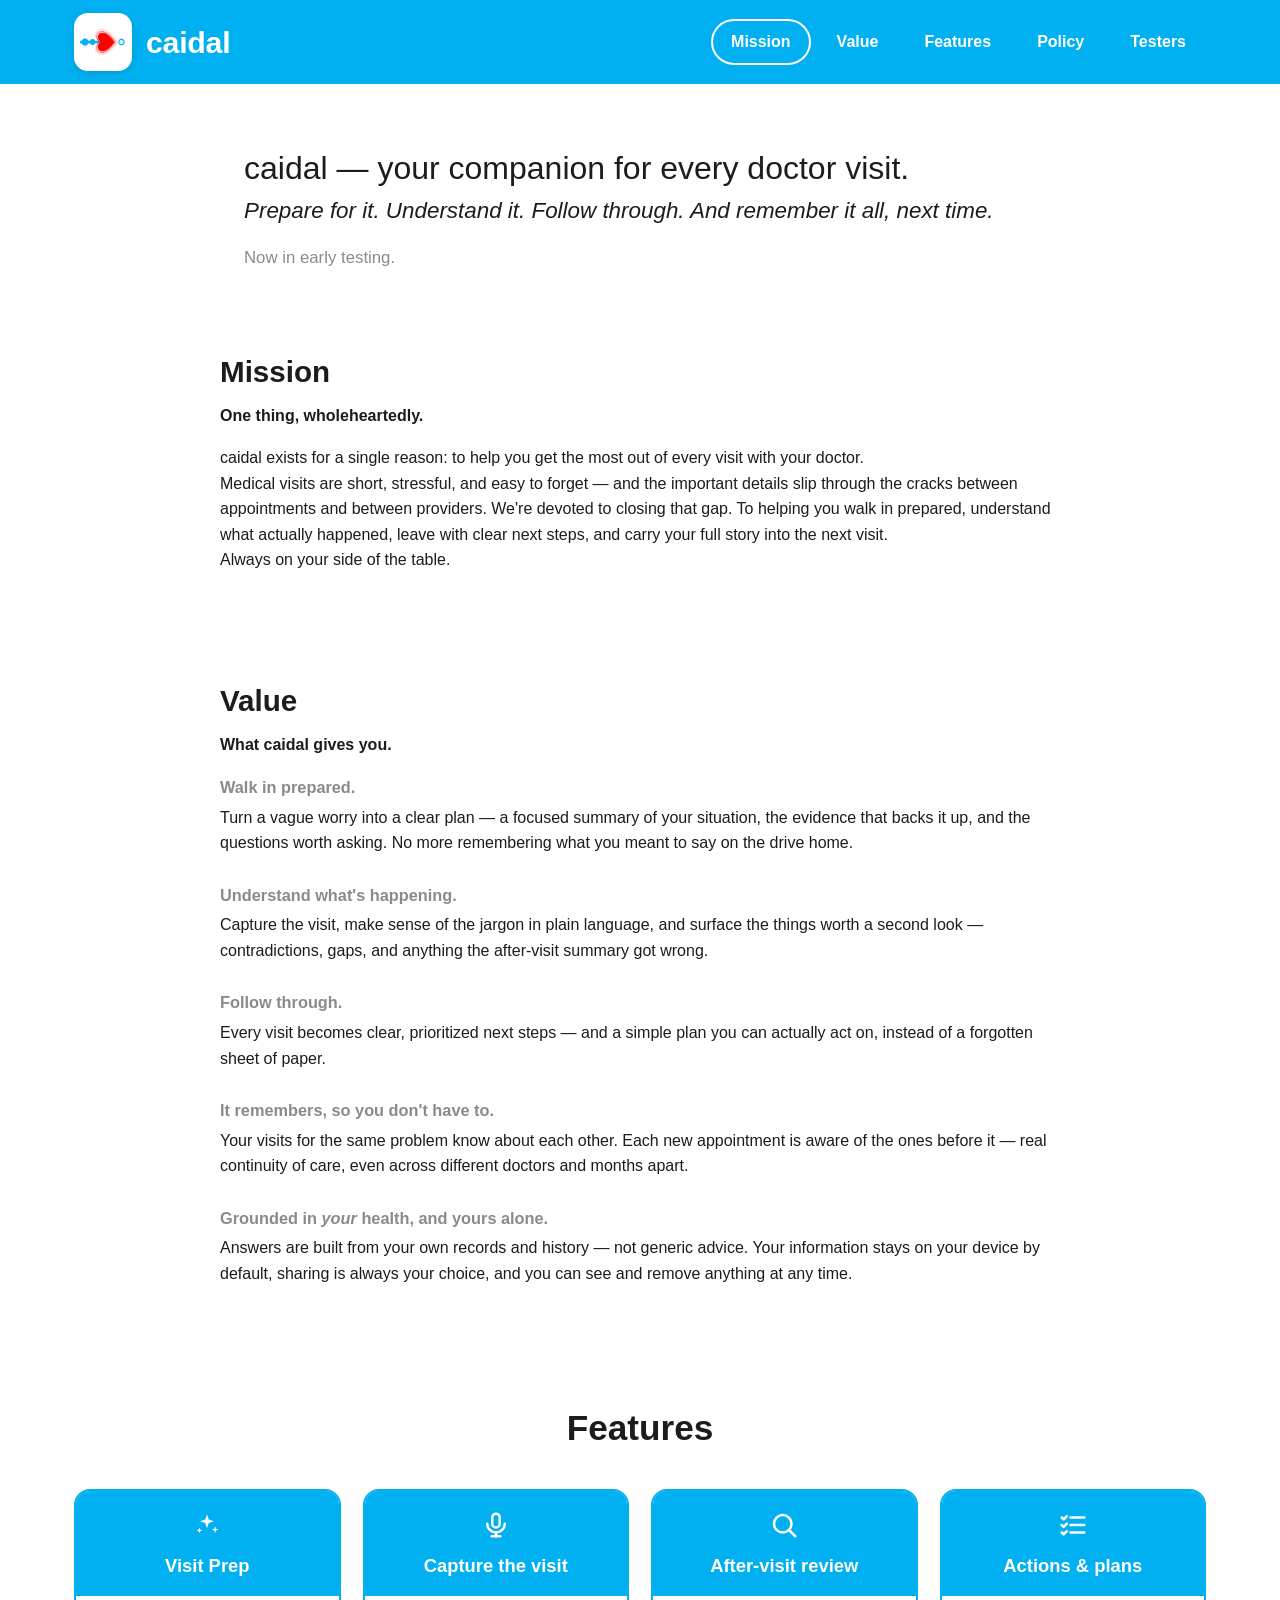
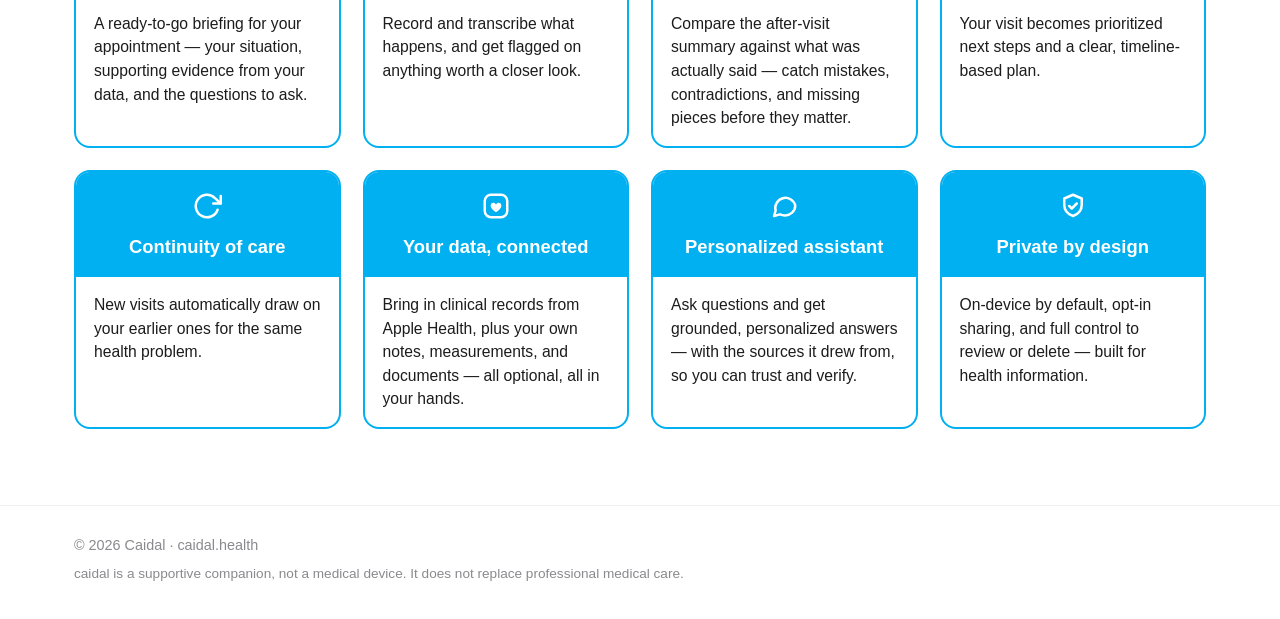
==== index.html @ e09fd80b "Scaffold the caidal marketing site (single page) Single scrollable landing page — Mission, Value, an" ====
<!DOCTYPE html>
<html lang="en">
<head>
  <meta charset="UTF-8">
  <meta name="viewport" content="width=device-width, initial-scale=1">
  <title>caidal — your companion for every doctor visit</title>
  <meta name="description" content="caidal helps you prepare for, understand, and follow through on every doctor visit — grounded in your own health, and on your side.">

  <!-- Open Graph (nice link previews) -->
  <meta property="og:title" content="caidal — your companion for every doctor visit">
  <meta property="og:description" content="Prepare for it. Understand it. Follow through. And remember it all, next time.">
  <meta property="og:type" content="website">
  <meta property="og:url" content="https://caidal.health">
  <meta property="og:image" content="https://caidal.health/assets/og-image.png">

  <link rel="icon" href="assets/favicon.png">
  <link rel="stylesheet" href="styles.css">
</head>
<body>

  <!-- ─────────────── Header ─────────────── -->
  <header class="site-header">
    <div class="header-inner">
      <a class="brand" href="#top" aria-label="caidal home">
        <span class="logo-tile"><img src="assets/logo.png" alt="caidal"></span>
        <span class="wordmark">caidal</span>
      </a>

      <button class="nav-toggle" aria-label="Menu" aria-expanded="false" aria-controls="primary-nav">
        <span></span><span></span><span></span>
      </button>

      <nav>
        <ul id="primary-nav">
          <li><a href="#mission">Mission</a></li>
          <li><a href="#value">Value</a></li>
          <li><a href="#features">Features</a></li>
          <li><a href="privacy.html">Policy</a></li>
          <li><a href="testers.html">Testers</a></li>
        </ul>
      </nav>
    </div>
  </header>

  <main id="top">

    <!-- ─────────────── Hero ─────────────── -->
    <section class="hero prose">
      <h1 class="hero-title">caidal — your companion for every doctor visit.</h1>
      <p class="hero-sub"><em>Prepare for it. Understand it. Follow through. And remember it all, next time.</em></p>
      <p class="hero-badge">Now in early testing.</p>
    </section>

    <!-- ─────────────── Mission ─────────────── -->
    <section id="mission" class="section prose">
      <h2>Mission</h2>
      <p class="lead">One thing, wholeheartedly.</p>
      <p>
        caidal exists for a single reason: to help you get the most out of every visit with your doctor.<br>
        Medical visits are short, stressful, and easy to forget — and the important details slip through the cracks between appointments and between providers. We're devoted to closing that gap. To helping you walk in prepared, understand what actually happened, leave with clear next steps, and carry your full story into the next visit.<br>
        Always on your side of the table.
      </p>
    </section>

    <!-- ─────────────── Value ─────────────── -->
    <section id="value" class="section prose">
      <h2>Value</h2>
      <p class="lead">What caidal gives you.</p>

      <div class="value-item">
        <h3>Walk in prepared.</h3>
        <p>Turn a vague worry into a clear plan — a focused summary of your situation, the evidence that backs it up, and the questions worth asking. No more remembering what you meant to say on the drive home.</p>
      </div>

      <div class="value-item">
        <h3>Understand what's happening.</h3>
        <p>Capture the visit, make sense of the jargon in plain language, and surface the things worth a second look — contradictions, gaps, and anything the after-visit summary got wrong.</p>
      </div>

      <div class="value-item">
        <h3>Follow through.</h3>
        <p>Every visit becomes clear, prioritized next steps — and a simple plan you can actually act on, instead of a forgotten sheet of paper.</p>
      </div>

      <div class="value-item">
        <h3>It remembers, so you don't have to.</h3>
        <p>Your visits for the same problem know about each other. Each new appointment is aware of the ones before it — real continuity of care, even across different doctors and months apart.</p>
      </div>

      <div class="value-item">
        <h3>Grounded in <em>your</em> health, and yours alone.</h3>
        <p>Answers are built from your own records and history — not generic advice. Your information stays on your device by default, sharing is always your choice, and you can see and remove anything at any time.</p>
      </div>
    </section>

    <!-- ─────────────── Features ─────────────── -->
    <section id="features" class="features">
      <h2 class="features-title">Features</h2>

      <div class="feature-grid">
        <article class="feature-card">
          <div class="feature-card-head">
            <div class="feature-icon">
              <svg viewBox="0 0 24 24" fill="currentColor" aria-hidden="true">
                <path d="M12 3.5l1.4 4.1 4.1 1.4-4.1 1.4L12 14.5l-1.4-4.1L6.5 9l4.1-1.4L12 3.5z"/>
                <path d="M18.5 13l.7 2 2 .7-2 .7-.7 2-.7-2-2-.7 2-.7.7-2z"/>
                <path d="M6 14l.6 1.7 1.7.6-1.7.6L6 18.6l-.6-1.7L3.7 16.3l1.7-.6L6 14z"/>
              </svg>
            </div>
            <h3>Visit Prep</h3>
          </div>
          <div class="feature-card-body">
            <p>A ready-to-go briefing for your appointment — your situation, supporting evidence from your data, and the questions to ask.</p>
          </div>
        </article>

        <article class="feature-card">
          <div class="feature-card-head">
            <div class="feature-icon">
              <svg viewBox="0 0 24 24" fill="none" stroke="currentColor" stroke-width="2" stroke-linecap="round" stroke-linejoin="round" aria-hidden="true">
                <rect x="9" y="3" width="6" height="11" rx="3"/>
                <path d="M5 11a7 7 0 0 0 14 0"/>
                <line x1="12" y1="18" x2="12" y2="21"/>
                <line x1="8.5" y1="21" x2="15.5" y2="21"/>
              </svg>
            </div>
            <h3>Capture the visit</h3>
          </div>
          <div class="feature-card-body">
            <p>Record and transcribe what happens, and get flagged on anything worth a closer look.</p>
          </div>
        </article>

        <article class="feature-card">
          <div class="feature-card-head">
            <div class="feature-icon">
              <svg viewBox="0 0 24 24" fill="none" stroke="currentColor" stroke-width="2" stroke-linecap="round" stroke-linejoin="round" aria-hidden="true">
                <circle cx="11" cy="11" r="7"/>
                <line x1="16.5" y1="16.5" x2="21" y2="21"/>
              </svg>
            </div>
            <h3>After-visit review</h3>
          </div>
          <div class="feature-card-body">
            <p>Compare the after-visit summary against what was actually said — catch mistakes, contradictions, and missing pieces before they matter.</p>
          </div>
        </article>

        <article class="feature-card">
          <div class="feature-card-head">
            <div class="feature-icon">
              <svg viewBox="0 0 24 24" fill="none" stroke="currentColor" stroke-width="2" stroke-linecap="round" stroke-linejoin="round" aria-hidden="true">
                <path d="M3 6l1.5 1.5L7 5"/>
                <path d="M3 12l1.5 1.5L7 11"/>
                <path d="M3 18l1.5 1.5L7 17"/>
                <line x1="10" y1="6" x2="21" y2="6"/>
                <line x1="10" y1="12" x2="21" y2="12"/>
                <line x1="10" y1="18" x2="21" y2="18"/>
              </svg>
            </div>
            <h3>Actions &amp; plans</h3>
          </div>
          <div class="feature-card-body">
            <p>Your visit becomes prioritized next steps and a clear, timeline-based plan.</p>
          </div>
        </article>

        <article class="feature-card">
          <div class="feature-card-head">
            <div class="feature-icon">
              <svg viewBox="0 0 24 24" fill="none" stroke="currentColor" stroke-width="2" stroke-linecap="round" stroke-linejoin="round" aria-hidden="true">
                <polyline points="23 4 23 10 17 10"/>
                <path d="M20.49 15a9 9 0 1 1-2.12-9.36L23 10"/>
              </svg>
            </div>
            <h3>Continuity of care</h3>
          </div>
          <div class="feature-card-body">
            <p>New visits automatically draw on your earlier ones for the same health problem.</p>
          </div>
        </article>

        <article class="feature-card">
          <div class="feature-card-head">
            <div class="feature-icon">
              <svg viewBox="0 0 24 24" fill="none" stroke="currentColor" stroke-width="2" stroke-linejoin="round" aria-hidden="true">
                <rect x="3" y="3" width="18" height="18" rx="5"/>
                <path d="M12 17c-2.5-1.7-4.3-3.3-4.3-5.2a2.2 2.2 0 0 1 4.3-.8 2.2 2.2 0 0 1 4.3.8c0 1.9-1.8 3.5-4.3 5.2z" fill="currentColor" stroke="none"/>
              </svg>
            </div>
            <h3>Your data, connected</h3>
          </div>
          <div class="feature-card-body">
            <p>Bring in clinical records from Apple Health, plus your own notes, measurements, and documents — all optional, all in your hands.</p>
          </div>
        </article>

        <article class="feature-card">
          <div class="feature-card-head">
            <div class="feature-icon">
              <svg viewBox="0 0 24 24" fill="none" stroke="currentColor" stroke-width="2" stroke-linecap="round" stroke-linejoin="round" aria-hidden="true">
                <path d="M21 11.5a8 8 0 0 1-8.5 8 9 9 0 0 1-3.7-.8L4 20l1.3-4.2A8 8 0 1 1 21 11.5z"/>
              </svg>
            </div>
            <h3>Personalized assistant</h3>
          </div>
          <div class="feature-card-body">
            <p>Ask questions and get grounded, personalized answers — with the sources it drew from, so you can trust and verify.</p>
          </div>
        </article>

        <article class="feature-card">
          <div class="feature-card-head">
            <div class="feature-icon">
              <svg viewBox="0 0 24 24" fill="none" stroke="currentColor" stroke-width="2" stroke-linecap="round" stroke-linejoin="round" aria-hidden="true">
                <path d="M12 3l7 3v5c0 4.5-3 7.6-7 9-4-1.4-7-4.5-7-9V6z"/>
                <path d="M9 12l2 2 4-4"/>
              </svg>
            </div>
            <h3>Private by design</h3>
          </div>
          <div class="feature-card-body">
            <p>On-device by default, opt-in sharing, and full control to review or delete — built for health information.</p>
          </div>
        </article>
      </div>
    </section>

  </main>

  <!-- ─────────────── Footer ─────────────── -->
  <footer class="site-footer">
    <div class="footer-inner">
      <p>© 2026 Caidal · caidal.health</p>
      <p class="disclaimer">caidal is a supportive companion, not a medical device. It does not replace professional medical care.</p>
    </div>
  </footer>

  <script src="script.js"></script>
</body>
</html>
---- styles.css ----
/* ─────────────── Design tokens ─────────────── */
:root {
  --accent: #00B0F0;          /* caidal blue (matches the app splash) */
  --accent-hover: rgba(255, 255, 255, .16);
  --ink: #1c1c1e;             /* near-black body text */
  --muted: #8a8a8e;           /* gray subheads / captions */
  --bg: #ffffff;
  --card-radius: 16px;
  --maxw: 1180px;             /* page container */
  --prose: 840px;             /* reading column for text sections */
  --header-h: 84px;
}

/* ─────────────── Base ─────────────── */
* { box-sizing: border-box; }

html { scroll-behavior: smooth; }

body {
  margin: 0;
  font-family: -apple-system, BlinkMacSystemFont, "Segoe UI", Roboto, Helvetica, Arial, sans-serif;
  color: var(--ink);
  background: var(--bg);
  line-height: 1.6;
  -webkit-font-smoothing: antialiased;
}

a { color: inherit; }
img { max-width: 100%; display: block; }

/* ─────────────── Header ─────────────── */
.site-header {
  position: sticky;
  top: 0;
  z-index: 100;
  background: var(--accent);
  color: #fff;
}

.header-inner {
  max-width: var(--maxw);
  margin: 0 auto;
  min-height: var(--header-h);
  display: flex;
  align-items: center;
  justify-content: space-between;
  gap: 16px;
  padding: 12px 24px;
}

.brand {
  display: flex;
  align-items: center;
  gap: 14px;
  text-decoration: none;
}

.logo-tile {
  width: 58px;
  height: 58px;
  flex: 0 0 auto;
  background: #fff;
  border-radius: 14px;
  display: flex;
  align-items: center;
  justify-content: center;
  overflow: hidden;
  box-shadow: 0 2px 8px rgba(0, 0, 0, .12);
}
.logo-tile img { width: 80%; height: 80%; object-fit: contain; }

.wordmark {
  font-size: 1.9rem;
  font-weight: 800;
  letter-spacing: -0.01em;
  color: #fff;
}

/* Nav */
nav ul {
  display: flex;
  align-items: center;
  gap: 6px;
  list-style: none;
  margin: 0;
  padding: 0;
}
nav a {
  display: inline-block;
  color: #fff;
  font-weight: 700;
  text-decoration: none;
  padding: 8px 18px;
  border-radius: 999px;
  border: 2px solid transparent;
  transition: background .15s ease, border-color .15s ease;
}
nav a:hover { background: var(--accent-hover); }
nav a.active { border-color: #fff; }

/* Hamburger (mobile only) */
.nav-toggle {
  display: none;
  flex-direction: column;
  gap: 5px;
  background: none;
  border: 0;
  cursor: pointer;
  padding: 8px;
}
.nav-toggle span {
  width: 26px;
  height: 3px;
  background: #fff;
  border-radius: 2px;
}

/* ─────────────── Layout helpers ─────────────── */
.prose {
  max-width: var(--prose);
  margin: 0 auto;
  padding-left: 24px;
  padding-right: 24px;
}

.section {
  padding: 44px 0;
  scroll-margin-top: calc(var(--header-h) + 8px);
}

h2 {
  font-size: 1.85rem;
  font-weight: 800;
  margin: 0 0 .5rem;
}
.lead {
  font-weight: 700;
  margin: 0 0 1rem;
}
p { margin: 0 0 1rem; }

/* ─────────────── Hero ─────────────── */
.hero {
  padding-top: 64px;
  padding-bottom: 16px;
  scroll-margin-top: var(--header-h);
}
.hero-title {
  font-size: 2rem;
  font-weight: 400;
  line-height: 1.25;
  margin: 0;
}
.hero-sub {
  font-size: 1.4rem;
  line-height: 1.3;
  margin: .5rem 0 0;
}
.hero-badge {
  color: var(--muted);
  font-size: 1.05rem;
  margin-top: 1.25rem;
}

/* ─────────────── Value ─────────────── */
.value-item { margin-bottom: 1.6rem; }
.value-item h3 {
  color: var(--muted);
  font-size: 1.02rem;
  font-weight: 700;
  margin: 0 0 .3rem;
}
.value-item p { margin: 0; }

/* ─────────────── Features ─────────────── */
.features {
  max-width: var(--maxw);
  margin: 0 auto;
  padding: 44px 24px;
  scroll-margin-top: calc(var(--header-h) + 8px);
}
.features-title {
  text-align: center;
  font-size: 2.2rem;
  font-weight: 800;
  margin: 0 0 2rem;
}
.feature-grid {
  display: grid;
  grid-template-columns: repeat(4, 1fr);
  gap: 22px;
}
.feature-card {
  display: flex;
  flex-direction: column;
  border: 2px solid var(--accent);
  border-radius: var(--card-radius);
  overflow: hidden;
  background: #fff;
}
.feature-card-head {
  background: var(--accent);
  color: #fff;
  text-align: center;
  padding: 16px 14px;
}
.feature-icon {
  display: flex;
  align-items: center;
  justify-content: center;
  height: 36px;
  margin-bottom: 8px;
}
.feature-icon svg { width: 30px; height: 30px; }
.feature-card-head h3 {
  margin: 0;
  font-size: 1.15rem;
  font-weight: 800;
}
.feature-card-body {
  flex: 1;
  padding: 16px 18px;
}
.feature-card-body p {
  margin: 0;
  font-size: .98rem;
  line-height: 1.5;
}

/* ─────────────── Footer ─────────────── */
.site-footer {
  border-top: 1px solid #eee;
  margin-top: 32px;
}
.footer-inner {
  max-width: var(--maxw);
  margin: 0 auto;
  padding: 28px 24px;
  color: var(--muted);
  font-size: .9rem;
}
.footer-inner p { margin: 0 0 .4rem; }
.footer-inner .disclaimer { font-size: .85rem; }

/* ─────────────── Responsive ─────────────── */
@media (max-width: 960px) {
  .feature-grid { grid-template-columns: repeat(2, 1fr); }
}

@media (max-width: 820px) {
  .nav-toggle { display: flex; }
  nav ul {
    position: absolute;
    top: var(--header-h);
    left: 0;
    right: 0;
    flex-direction: column;
    align-items: stretch;
    gap: 2px;
    background: var(--accent);
    padding: 10px 24px 18px;
    display: none;
    box-shadow: 0 8px 16px rgba(0, 0, 0, .12);
  }
  nav ul.open { display: flex; }
  nav a { padding: 12px 14px; }
  .wordmark { font-size: 1.6rem; }
}

@media (max-width: 560px) {
  .feature-grid { grid-template-columns: 1fr; }
  .hero-title { font-size: 1.7rem; }
  .hero-sub { font-size: 1.2rem; }
}
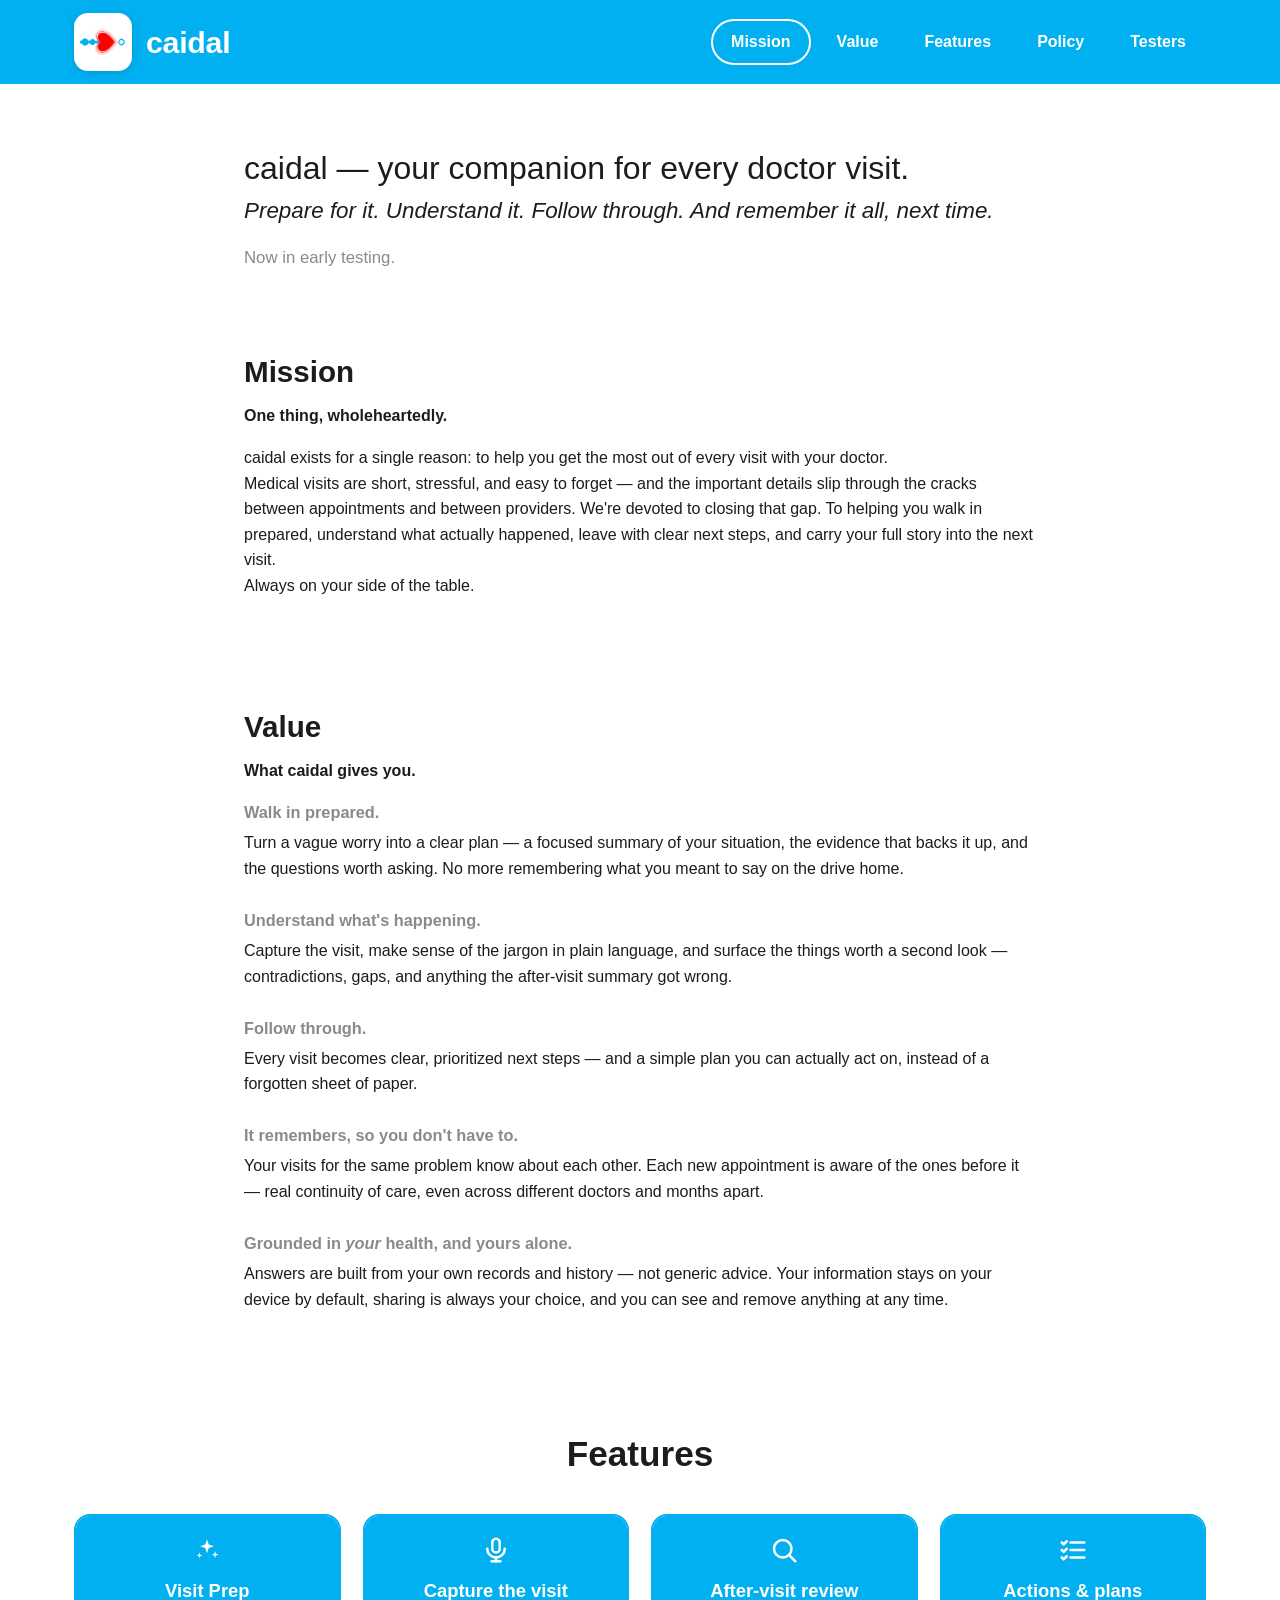
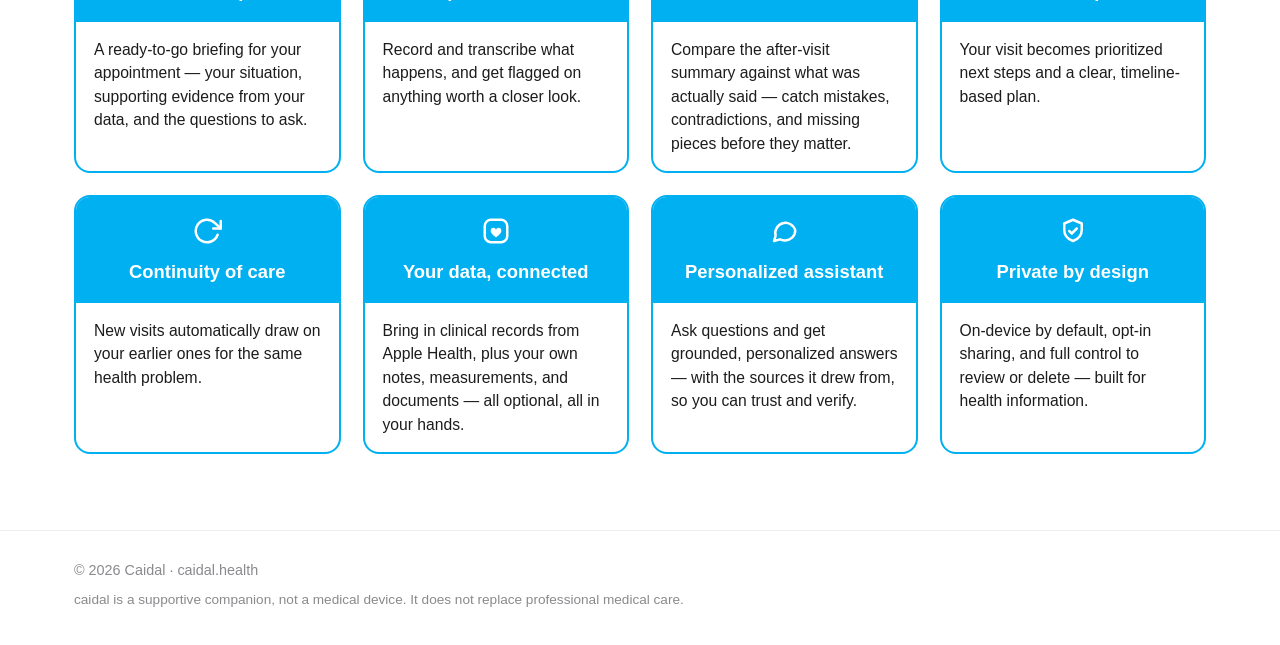
==== commit cf363d79: "Cache-bust favicon so browsers re-fetch after the 404->200 fix Browsers cached the earlier 404 for a" ====
--- a/index.html
+++ b/index.html
@@ -13,7 +13,7 @@
   <meta property="og:url" content="https://caidal.health">
   <meta property="og:image" content="https://caidal.health/assets/og-image.png">
 
-  <link rel="icon" href="assets/favicon.png">
+  <link rel="icon" type="image/png" href="assets/favicon.png?v=2">
   <link rel="stylesheet" href="styles.css">
 </head>
 <body>
--- a/styles.css
+++ b/styles.css
@@ -124,7 +124,10 @@
 }
 
 .section {
-  padding: 44px 0;
+  /* Vertical only — longhand so it doesn't clobber .prose's left/right padding
+     when an element is both .section and .prose (equal specificity, later wins). */
+  padding-top: 44px;
+  padding-bottom: 44px;
   scroll-margin-top: calc(var(--header-h) + 8px);
 }
 
@@ -248,7 +251,12 @@
 }
 
 @media (max-width: 820px) {
-  .nav-toggle { display: flex; }
+  /* margin-left:auto pins the hamburger to the far right, overriding the
+     3-item space-between spread (the absolutely-positioned nav collapses to 0).
+     margin-right:-8px cancels the button's own 8px right padding so the visible
+     bars sit at the 24px gutter — symmetric with the logo on the left — while
+     keeping the full tap target. */
+  .nav-toggle { display: flex; margin-left: auto; margin-right: -8px; }
   nav ul {
     position: absolute;
     top: var(--header-h);
@@ -272,3 +280,85 @@
   .hero-title { font-size: 1.7rem; }
   .hero-sub { font-size: 1.2rem; }
 }
+
+/* ─────────────── Buttons & links ─────────────── */
+.btn {
+  display: inline-block;
+  background: var(--accent);
+  color: #fff;
+  font-weight: 700;
+  text-decoration: none;
+  padding: 12px 24px;
+  border-radius: 999px;
+  border: 0;
+  cursor: pointer;
+  transition: filter .15s ease;
+}
+.btn:hover { filter: brightness(.95); }
+
+.link-btn {
+  display: inline-block;
+  background: none;
+  border: 0;
+  padding: 0;
+  color: var(--accent);
+  font: inherit;
+  font-weight: 700;
+  cursor: pointer;
+  text-decoration: none;
+}
+.link-btn:hover { text-decoration: underline; }
+
+.actions { margin-top: 1.75rem; display: flex; flex-wrap: wrap; gap: 14px; align-items: center; }
+
+/* ─────────────── Modal ─────────────── */
+.modal[hidden] { display: none; }
+.modal {
+  position: fixed;
+  inset: 0;
+  z-index: 200;
+  display: flex;
+  justify-content: center;
+  padding: 40px 16px;
+  background: rgba(0, 0, 0, .45);
+  overflow-y: auto;
+}
+.modal-dialog {
+  background: #fff;
+  border-radius: 16px;
+  width: 100%;
+  max-width: 720px;
+  margin: auto;
+  max-height: calc(100vh - 80px);
+  display: flex;
+  flex-direction: column;
+  overflow: hidden;
+  box-shadow: 0 20px 60px rgba(0, 0, 0, .3);
+}
+.modal-head {
+  display: flex;
+  align-items: center;
+  justify-content: space-between;
+  gap: 16px;
+  padding: 18px 24px;
+  border-bottom: 1px solid #eee;
+}
+.modal-head h3 { margin: 0; font-size: 1.2rem; font-weight: 800; }
+.modal-close {
+  background: none;
+  border: 0;
+  font-size: 1.7rem;
+  line-height: 1;
+  color: var(--muted);
+  cursor: pointer;
+  padding: 2px 10px;
+  border-radius: 8px;
+}
+.modal-close:hover { background: #f2f2f2; color: var(--ink); }
+.modal-body { padding: 22px 24px 28px; overflow-y: auto; }
+.modal-body h4 { font-size: 1.05rem; font-weight: 800; margin: 1.5em 0 .4em; }
+.modal-body h4:first-child { margin-top: 0; }
+.modal-body p { margin: 0 0 .9em; line-height: 1.6; }
+.modal-body ul { margin: 0 0 1em; padding-left: 1.25em; }
+.modal-body li { margin-bottom: .4em; line-height: 1.55; }
+.modal-body .muted { color: var(--muted); font-size: .9rem; }
